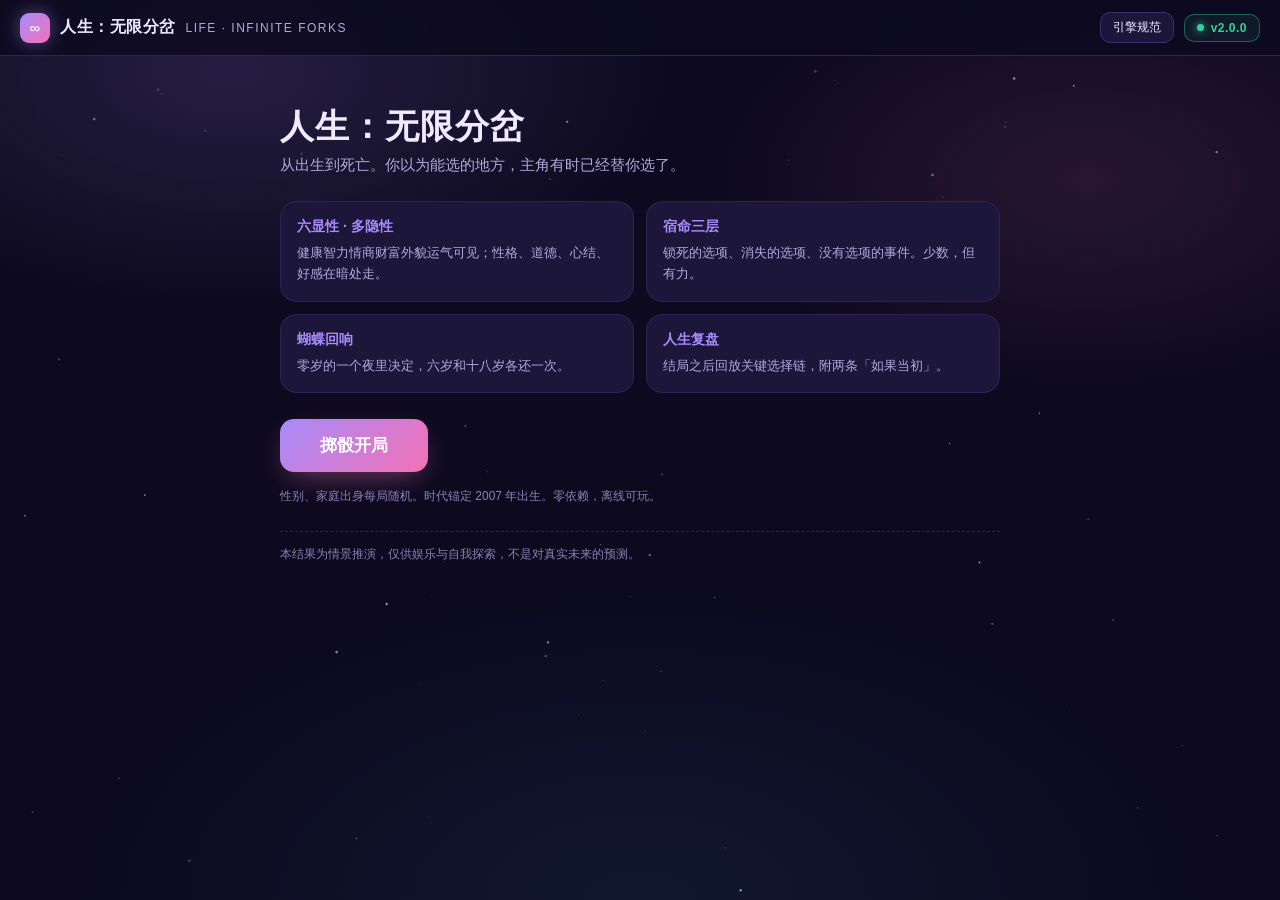
==== life.html @ 2535a2e6 "v2.0.0：新独立页面《人生：无限分岔》（life.html） 按 v2 引擎提示词实现：出生到死亡七阶段、六显性+隐性变量、 宿命三层（锁选项/强制路径/自动事件）、内在声音、蝴蝶回响、 突发事件" ====
<!DOCTYPE html>
<html lang="zh-CN">
<head>
<meta charset="UTF-8">
<meta name="viewport" content="width=device-width, initial-scale=1">
<title>人生：无限分岔 · 从出生到死亡的文字人生模拟</title>
<meta name="description" content="六显性属性、隐性变量、宿命三层、内在声音、蝴蝶回响与人生复盘。零依赖、完全离线。">
<link rel="icon" href="data:image/svg+xml,%3Csvg xmlns='http://www.w3.org/2000/svg' viewBox='0 0 100 100'%3E%3Ctext y='.9em' font-size='90'%3E%F0%9F%8C%80%3C/text%3E%3C/svg%3E">
<!--
  life.html —— 《人生：无限分岔》呈现组负责（独立页面，不与 index.html 混改）
  配套：life_data.js（内容组） / life_engine.js（技术组） / data.js（仅取版本号与更新日志）
-->
<style>
:root {
  --bg: #0d0a1f; --bg2: #171233; --card: #1c163a; --line: #2c2456; --line2: #3b3170;
  --text: #efeaff; --muted: #b3a9d9; --dim: #8b80b5;
  --violet: #a78bfa; --magenta: #f471b5; --green: #34d399; --amber: #fbbf24; --sky: #38bdf8; --rose: #fb7185;
  --radius: 16px;
}
* { box-sizing: border-box; }
html { scroll-behavior: smooth; }
body {
  margin: 0; background: var(--bg); color: var(--text);
  font-family: -apple-system, "PingFang SC", "Microsoft YaHei", "Segoe UI", sans-serif;
  min-height: 100vh; overflow-x: hidden;
}
body::before {
  content: ""; position: fixed; inset: 0; z-index: -2;
  background:
    radial-gradient(60% 45% at 18% 8%, rgba(167,139,250,.16), transparent 60%),
    radial-gradient(50% 40% at 85% 20%, rgba(244,113,181,.12), transparent 60%),
    radial-gradient(70% 55% at 50% 100%, rgba(56,189,248,.08), transparent 65%);
}
#stars { position: fixed; inset: 0; z-index: -1; pointer-events: none; }
::selection { background: rgba(244,113,181,.35); }
::-webkit-scrollbar { width: 10px; height: 10px; }
::-webkit-scrollbar-thumb { background: var(--line2); border-radius: 6px; }
::-webkit-scrollbar-track { background: transparent; }

.topbar {
  position: fixed; top: 0; left: 0; right: 0; z-index: 50;
  display: flex; align-items: center; gap: 10px; padding: 12px 20px;
  background: rgba(13,10,31,.82); backdrop-filter: blur(10px);
  border-bottom: 1px solid var(--line);
}
.logo { display: flex; align-items: center; gap: 10px; font-size: 16px; font-weight: 700; letter-spacing: .5px; cursor: pointer; background: none; border: none; color: var(--text); font-family: inherit; padding: 0; }
.logo-mark { width: 30px; height: 30px; border-radius: 9px; display: grid; place-items: center; font-size: 15px; background: linear-gradient(135deg, var(--violet), var(--magenta)); box-shadow: 0 0 18px rgba(167,139,250,.45); }
.logo em { font-style: normal; color: var(--muted); font-weight: 400; font-size: 12px; letter-spacing: 1.5px; }
.spacer { flex: 1; }
.btn {
  border: 1px solid var(--line2); background: var(--card); color: var(--text);
  border-radius: 12px; padding: 9px 16px; font-size: 13px; cursor: pointer; font-family: inherit;
  transition: border-color .2s, background .2s, transform .15s;
}
.btn:hover { border-color: var(--violet); background: #231b47; }
.btn.small { padding: 6px 12px; font-size: 12px; border-radius: 10px; }
.ver-chip { color: var(--green); border-color: rgba(52,211,153,.4); background: rgba(52,211,153,.08); font-weight: 700; letter-spacing: .5px; display: inline-flex; align-items: center; gap: 7px; }
.ver-chip:hover { border-color: var(--green); background: rgba(52,211,153,.16); }
.ver-dot { width: 7px; height: 7px; border-radius: 50%; background: var(--green); box-shadow: 0 0 8px var(--green); animation: verpulse 2.4s infinite; }
@keyframes verpulse { 0%,100% { opacity: 1; } 50% { opacity: .35; } }

#app { max-width: 760px; margin: 0 auto; padding: 86px 20px 60px; }

.lf-hero h1 { font-size: 34px; margin: 18px 0 6px; letter-spacing: 1px; }
.lf-slogan { color: var(--muted); font-size: 15px; margin: 0 0 26px; }
.lf-cards { display: grid; grid-template-columns: 1fr 1fr; gap: 12px; margin-bottom: 26px; }
.lf-card { background: var(--card); border: 1px solid var(--line); border-radius: var(--radius); padding: 16px; }
.lf-card b { display: block; color: var(--violet); font-size: 14px; margin-bottom: 6px; }
.lf-card span { color: var(--muted); font-size: 13px; line-height: 1.65; }
.lf-btn {
  border: none; border-radius: 14px; cursor: pointer; font-family: inherit; font-weight: 700;
  background: linear-gradient(135deg, var(--violet), var(--magenta)); color: #fff;
  padding: 13px 26px; font-size: 15px; box-shadow: 0 10px 30px -10px rgba(244,113,181,.55);
  transition: transform .15s, box-shadow .2s;
}
.lf-btn:hover { transform: translateY(-2px); box-shadow: 0 14px 36px -10px rgba(244,113,181,.7); }
.lf-btn.big { padding: 15px 40px; font-size: 17px; }
.lf-btn.small { padding: 7px 14px; font-size: 12px; border-radius: 10px; }
.lf-btn.ghost { background: var(--card); border: 1px solid var(--line2); color: var(--muted); box-shadow: none; font-weight: 500; }
.lf-note { color: var(--dim); font-size: 12px; margin-top: 16px; }
.lf-dis { color: var(--dim); font-size: 12px; margin-top: 26px; border-top: 1px dashed var(--line); padding-top: 14px; }
.lf-resume { background: rgba(52,211,153,.08); border: 1px solid rgba(52,211,153,.35); border-radius: 12px; padding: 12px 14px; font-size: 13px; color: var(--muted); margin-bottom: 18px; display: flex; align-items: center; gap: 10px; flex-wrap: wrap; }

.lf-head { display: flex; align-items: baseline; gap: 12px; flex-wrap: wrap; margin-bottom: 14px; }
.lf-stage { font-size: 20px; font-weight: 800; letter-spacing: .5px; }
.lf-meta { color: var(--dim); font-size: 12px; }
.lf-panel { display: grid; grid-template-columns: repeat(6, 1fr); gap: 8px; background: var(--bg2); border: 1px solid var(--line); border-radius: var(--radius); padding: 14px; }
.lf-attr { display: flex; flex-direction: column; gap: 5px; }
.lf-an { color: var(--dim); font-size: 11px; }
.lf-av { font-size: 18px; font-weight: 800; }
.lf-bar { height: 4px; border-radius: 2px; background: var(--line); overflow: hidden; }
.lf-bar i { display: block; height: 100%; background: linear-gradient(90deg, var(--violet), var(--magenta)); border-radius: 2px; }
.lf-hintline { color: var(--dim); font-size: 12px; margin: 10px 2px 0; }

.lf-scene { background: var(--card); border: 1px solid var(--line); border-radius: var(--radius); padding: 20px 22px; margin-top: 16px; }
.lf-scene p, .lf-forced p, .lf-etext {
  margin: 0; font-family: Georgia, "Songti SC", "SimSun", serif;
  font-size: 16px; line-height: 1.95; color: #e6dffa; letter-spacing: .3px;
}
.lf-voice { border-left: 3px solid var(--magenta); background: rgba(244,113,181,.07); border-radius: 0 12px 12px 0; padding: 12px 16px; margin-top: 14px; }
.lf-vn { color: var(--magenta); font-size: 12px; font-weight: 700; }
.lf-voice p { margin: 6px 0 0; font-size: 15px; color: #f3d3e4; font-family: Georgia, "Songti SC", "SimSun", serif; }
.lf-ask { margin: 20px 2px 10px; font-size: 14px; font-weight: 700; color: var(--muted); }
.lf-keytag { color: var(--amber); border: 1px solid rgba(251,191,36,.45); background: rgba(251,191,36,.1); font-size: 11px; padding: 2px 9px; border-radius: 10px; margin-left: 6px; }
.lf-choices { display: flex; flex-direction: column; gap: 10px; }
.lf-choice {
  display: flex; gap: 12px; align-items: flex-start; text-align: left; width: 100%;
  background: var(--bg2); border: 1px solid var(--line2); border-radius: 14px;
  padding: 14px 16px; color: var(--text); font-size: 15px; cursor: pointer; font-family: inherit;
  transition: border-color .2s, background .2s, transform .15s;
}
.lf-choice:hover { border-color: var(--violet); background: #221a45; transform: translateX(3px); }
.lf-key { flex: none; width: 24px; height: 24px; border-radius: 8px; display: grid; place-items: center; background: var(--line); color: var(--violet); font-weight: 800; font-size: 13px; }
.lf-hint { display: block; color: var(--dim); font-size: 12px; margin-top: 5px; }
.lf-choice.locked { cursor: not-allowed; opacity: .55; border-style: dashed; }
.lf-choice.locked:hover { transform: none; border-color: var(--line2); background: var(--bg2); }
.lf-choice.locked s { color: var(--dim); }
.lf-lock { display: block; color: var(--amber); font-size: 12px; margin-top: 6px; opacity: .9; }
.lf-event { border: 1px solid rgba(251,191,36,.4); background: rgba(251,191,36,.07); border-radius: var(--radius); padding: 16px 18px; margin-top: 16px; }
.lf-en { color: var(--amber); font-size: 12px; font-weight: 800; letter-spacing: .5px; }
.lf-event p { margin: 8px 0 0; font-size: 15px; line-height: 1.8; color: #f0e3c0; }
.lf-fate { margin-top: 14px; border: 1px dashed rgba(244,113,181,.5); background: rgba(244,113,181,.08); color: var(--magenta); border-radius: 12px; padding: 10px 14px; font-size: 13px; font-weight: 700; }
.lf-forced { background: var(--card); border: 1px solid var(--line); border-radius: var(--radius); padding: 18px 20px; margin-top: 12px; }
.lf-cont { margin-top: 14px; border: 1px solid var(--line2); background: var(--bg2); color: var(--muted); border-radius: 12px; padding: 11px 22px; font-size: 14px; cursor: pointer; font-family: inherit; }
.lf-cont:hover { border-color: var(--magenta); color: var(--text); }

.lf-end { text-align: left; }
.lf-etype { display: inline-block; color: var(--magenta); border: 1px solid rgba(244,113,181,.45); background: rgba(244,113,181,.1); font-size: 12px; font-weight: 800; padding: 3px 12px; border-radius: 12px; }
.lf-end h2 { font-size: 28px; margin: 12px 0 14px; }
.lf-etext { background: var(--card); border: 1px solid var(--line); border-radius: var(--radius); padding: 20px 22px; }
.lf-review { margin-top: 20px; background: var(--bg2); border: 1px solid var(--line); border-radius: var(--radius); padding: 18px 20px; }
.lf-review h3 { margin: 0 0 10px; font-size: 15px; color: var(--violet); }
.lf-review h3 + ol, .lf-review ol { margin: 0 0 16px; padding-left: 20px; color: var(--muted); font-size: 13px; line-height: 1.9; }
.lf-review ol b { color: var(--text); }
.lf-cf { margin: 0 0 10px; font-size: 13px; color: var(--muted); line-height: 1.8; border-left: 2px solid var(--line2); padding-left: 12px; }
.lf-cf b { color: var(--amber); }
.lf-eline { margin: 14px 0 0; color: var(--dim); font-size: 13px; font-family: Georgia, "Songti SC", "SimSun", serif; }
.lf-end .lf-panel { margin-top: 18px; }
.lf-endbtns { display: flex; gap: 12px; margin-top: 22px; flex-wrap: wrap; }

.mask { position: fixed; inset: 0; background: rgba(8,5,20,.82); backdrop-filter: blur(4px); display: flex; align-items: center; justify-content: center; z-index: 99; padding: 20px; }
.modal { background: var(--bg2); border: 1px solid var(--line2); border-radius: var(--radius); padding: 26px; max-width: 600px; width: 100%; max-height: 84vh; overflow-y: auto; box-shadow: 0 30px 80px -20px rgba(0,0,0,.8); }
.modal h3 { margin: 0 0 12px; font-size: 19px; }
.modal h4 { margin: 18px 0 6px; font-size: 14px; color: var(--violet); }
.modal p, .modal li { color: var(--muted); font-size: 13px; line-height: 1.8; }
.modal ul { padding-left: 18px; margin: 6px 0; }
.cl-sub { color: var(--dim); font-size: 12px; margin: 0 0 18px; }
.cl-list { position: relative; padding-left: 24px; max-height: 52vh; overflow-y: auto; }
.cl-list::before { content: ""; position: absolute; left: 6px; top: 6px; bottom: 6px; width: 2px; background: linear-gradient(180deg, var(--magenta), var(--violet), var(--line)); }
.cl-entry { position: relative; margin-bottom: 22px; }
.cl-dot { position: absolute; left: -24px; top: 5px; width: 14px; height: 14px; border-radius: 50%; background: var(--bg2); border: 3px solid var(--magenta); }
.cl-entry.old .cl-dot { border-color: var(--line2); }
.cl-ver { font-size: 17px; font-weight: 800; }
.cl-date { font-size: 12px; color: var(--dim); margin-left: 8px; }
.cl-tag { font-size: 11px; padding: 2px 10px; border-radius: 10px; margin-left: 8px; font-weight: 700; }
.cl-tag-首发 { color: var(--magenta); background: rgba(244,113,181,.14); }
.cl-tag-新增 { color: var(--green); background: rgba(52,211,153,.14); }
.cl-tag-优化 { color: var(--sky); background: rgba(56,189,248,.14); }
.cl-tag-修复 { color: var(--amber); background: rgba(251,191,36,.14); }
.cl-tag-变更 { color: var(--violet); background: rgba(167,139,250,.14); }
.cl-cur { font-size: 12px; color: var(--green); border: 1px solid rgba(52,211,153,.4); background: rgba(52,211,153,.1); padding: 2px 10px; border-radius: 12px; }
.cl-items { margin: 10px 0 0; padding-left: 18px; font-size: 13px; color: #d8d2f0; }
.cl-items li { margin-bottom: 6px; }

@media (max-width: 760px) {
  #app { padding: 78px 14px 46px; }
  .lf-hero h1 { font-size: 27px; }
  .lf-cards { grid-template-columns: 1fr; }
  .lf-panel { grid-template-columns: repeat(3, 1fr); row-gap: 12px; }
  .lf-scene p, .lf-forced p, .lf-etext { font-size: 15px; }
  .logo em { display: none; }
  .lf-end h2 { font-size: 23px; }
}
@media (prefers-reduced-motion: reduce) {
  html { scroll-behavior: auto; }
  .ver-dot { animation: none !important; }
  .lf-choice, .lf-btn { transition: none !important; }
}
</style>
</head>
<body>
<canvas id="stars"></canvas>
<div class="topbar">
  <button class="logo" onclick="L.renderStart()" title="回到入口">
    <span class="logo-mark">∞</span>人生：无限分岔 <em>LIFE · INFINITE FORKS</em>
  </button>
  <span class="spacer"></span>
  <button class="btn small" onclick="L.help()">引擎规范</button>
  <button class="btn small ver-chip" onclick="L.changelog()" title="查看更新日志">
    <span class="ver-dot"></span><span id="verLabel">v2.0.0</span>
  </button>
</div>
<div id="app"></div>
<script src="data.js"></script>
<script src="life_data.js"></script>
<script src="life_engine.js"></script>
<script>
(function () {
  const cv = document.getElementById("stars");
  const cx = cv.getContext("2d");
  const reduced = matchMedia("(prefers-reduced-motion: reduce)").matches;
  let stars = [], W = 0, H = 0;
  function size() {
    const dpr = Math.min(devicePixelRatio || 1, 1.5);
    W = innerWidth; H = innerHeight;
    cv.width = W * dpr; cv.height = H * dpr;
    cx.setTransform(dpr, 0, 0, dpr, 0, 0);
    stars = Array.from({ length: Math.min(110, Math.floor(W * H / 16000)) }, () => ({
      x: Math.random() * W, y: Math.random() * H, r: Math.random() * 1.2 + .3, p: Math.random() * Math.PI * 2, s: .4 + Math.random() * .8
    }));
  }
  function draw(t) {
    cx.clearRect(0, 0, W, H);
    for (const st of stars) {
      const a = reduced ? .5 : .25 + .45 * (0.5 + 0.5 * Math.sin(t / 1400 * st.s + st.p));
      cx.globalAlpha = a;
      cx.fillStyle = "#cfc4ff";
      cx.beginPath(); cx.arc(st.x, st.y, st.r, 0, 6.283); cx.fill();
    }
    cx.globalAlpha = 1;
    if (!reduced) requestAnimationFrame(draw);
  }
  size(); addEventListener("resize", size);
  requestAnimationFrame(draw);
  document.addEventListener("visibilitychange", () => { if (!document.hidden && !reduced) requestAnimationFrame(draw); });
})();
</script>
</body>
</html>
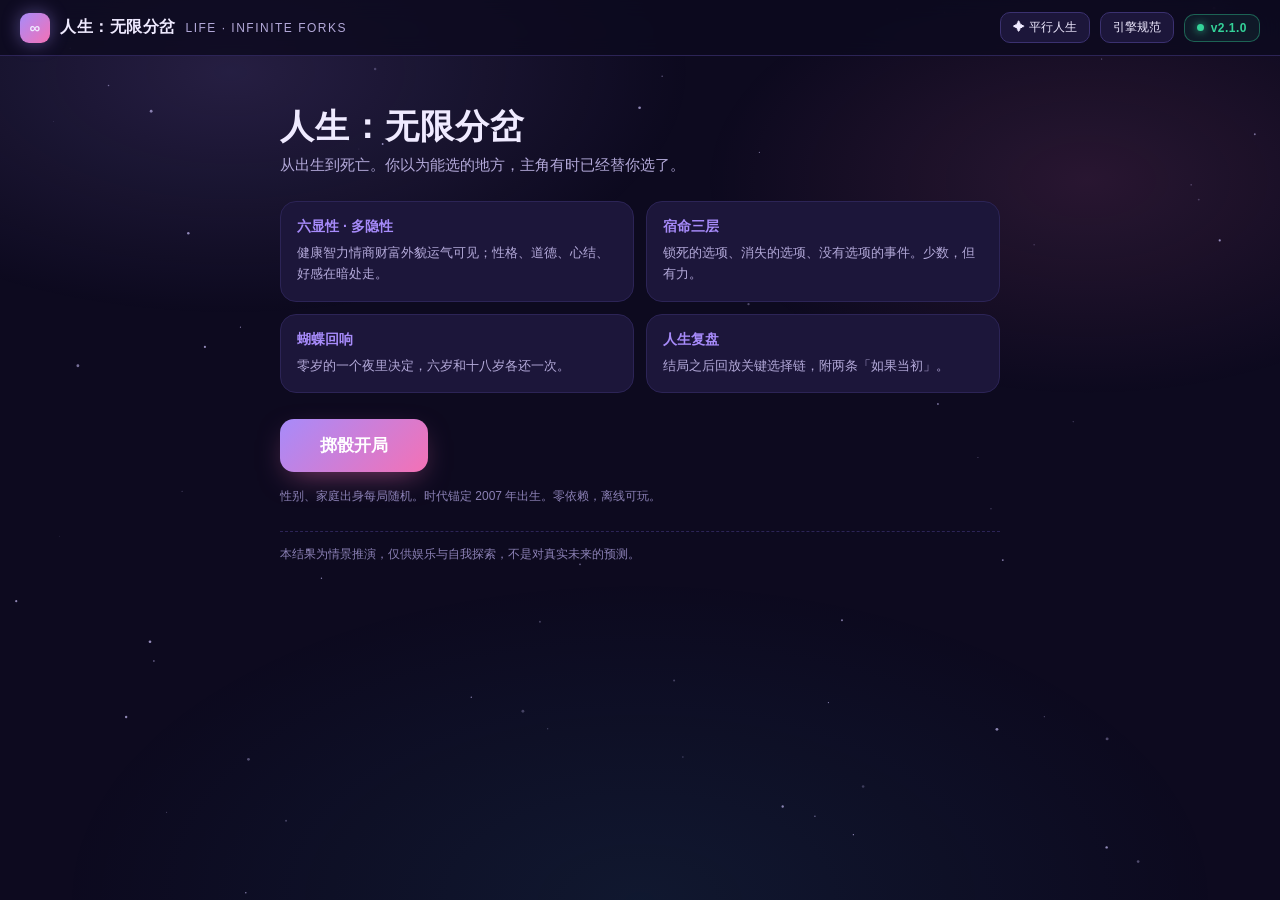
==== commit daf47b05: "v2.1.0：自定义问题、页面互通、AI 推荐理由、恢复连线修复、文档对齐" ====
--- a/life.html
+++ b/life.html
@@ -54,6 +54,7 @@
 }
 .btn:hover { border-color: var(--violet); background: #231b47; }
 .btn.small { padding: 6px 12px; font-size: 12px; border-radius: 10px; }
+a.btn { text-decoration: none; display: inline-flex; align-items: center; }
 .ver-chip { color: var(--green); border-color: rgba(52,211,153,.4); background: rgba(52,211,153,.08); font-weight: 700; letter-spacing: .5px; display: inline-flex; align-items: center; gap: 7px; }
 .ver-chip:hover { border-color: var(--green); background: rgba(52,211,153,.16); }
 .ver-dot { width: 7px; height: 7px; border-radius: 50%; background: var(--green); box-shadow: 0 0 8px var(--green); animation: verpulse 2.4s infinite; }
@@ -176,6 +177,11 @@
   .ver-dot { animation: none !important; }
   .lf-choice, .lf-btn { transition: none !important; }
 }
+@media (max-width: 420px) {
+  .topbar { gap: 6px; padding: 10px 12px; }
+  .logo { font-size: 14px; white-space: nowrap; }
+  .btn.small { padding: 6px 9px; white-space: nowrap; }
+}
 </style>
 </head>
 <body>
@@ -185,6 +191,7 @@
     <span class="logo-mark">∞</span>人生：无限分岔 <em>LIFE · INFINITE FORKS</em>
   </button>
   <span class="spacer"></span>
+  <a class="btn small" href="index.html" title="另一个玩法：平行人生模拟器">✦ 平行人生</a>
   <button class="btn small" onclick="L.help()">引擎规范</button>
   <button class="btn small ver-chip" onclick="L.changelog()" title="查看更新日志">
     <span class="ver-dot"></span><span id="verLabel">v2.0.0</span>
